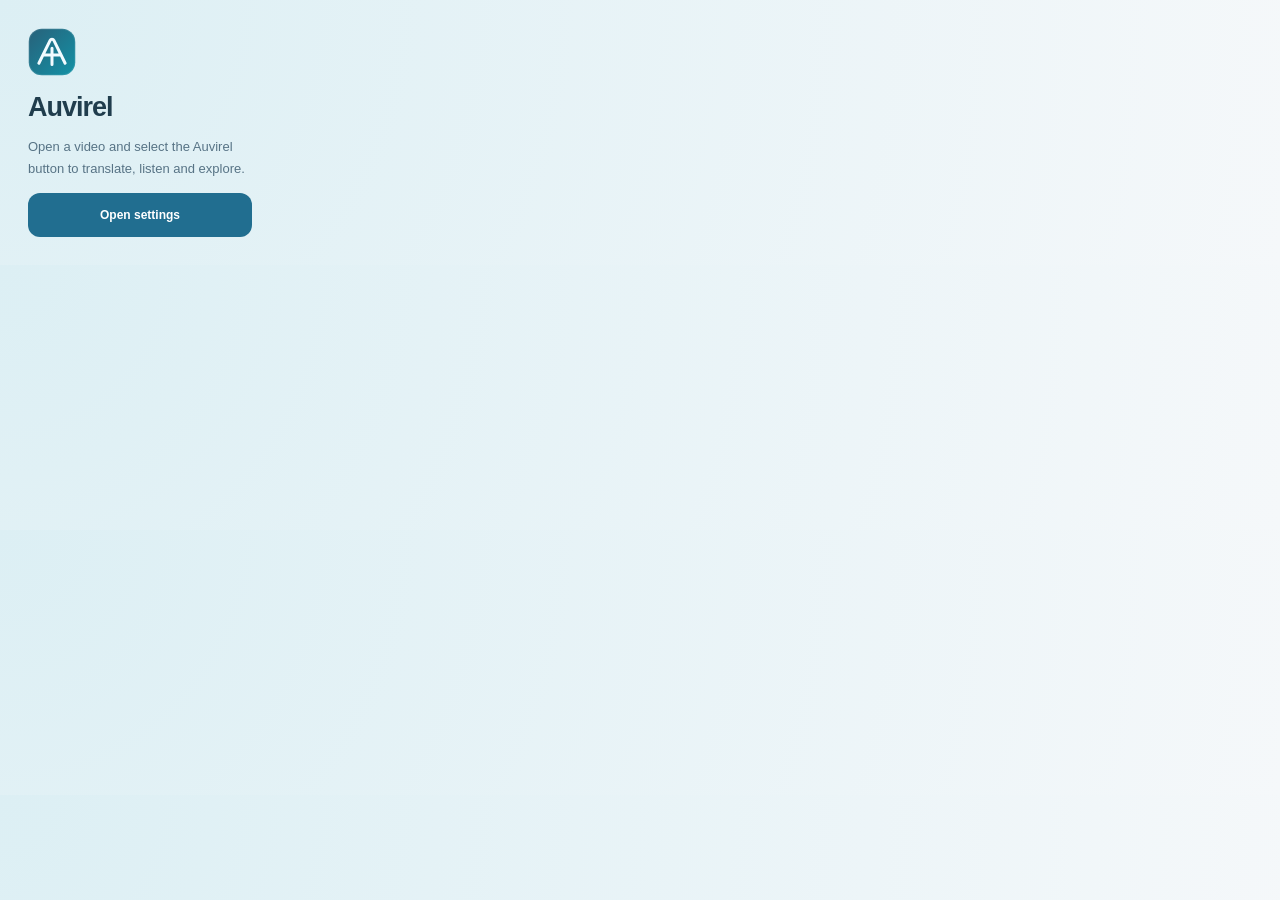
==== extension/popup.html @ 25727e58 "Build Auvirel extension, secure ARM64 backend and Modal voice pipeline" ====
<!doctype html>
<html lang="en">
  <head>
    <meta charset="utf-8" />
    <title>Auvirel</title>
    <link rel="stylesheet" href="popup.css" />
  </head>
  <body>
    <img src="icons/logo.svg" width="48" height="48" alt="" />
    <h1>Auvirel</h1>
    <p>
      Open a video and select the Auvirel button to translate, listen and
      explore.
    </p>
    <button id="settings">Open settings</button>
    <script src="popup.js"></script>
  </body>
</html>
---- extension/popup.css ----
body {
  width: 280px;
  margin: 0;
  padding: 28px;
  box-sizing: border-box;
  font-family: -apple-system, BlinkMacSystemFont, "Segoe UI", sans-serif;
  color: #203d4d;
  background: radial-gradient(circle at top left, #dceff4, #f5f8fa);
}
h1 {
  font-size: 27px;
  letter-spacing: -1px;
  margin: 12px 0;
}
p {
  font-size: 13px;
  line-height: 1.7;
  color: #577385;
}
button {
  width: 100%;
  min-height: 44px;
  border: 0;
  border-radius: 12px;
  background: #216e90;
  color: white;
  font:
    600 12px -apple-system,
    BlinkMacSystemFont,
    "Segoe UI",
    sans-serif;
  cursor: pointer;
}
button:focus-visible {
  outline: 3px solid #45a4c6;
  outline-offset: 3px;
}
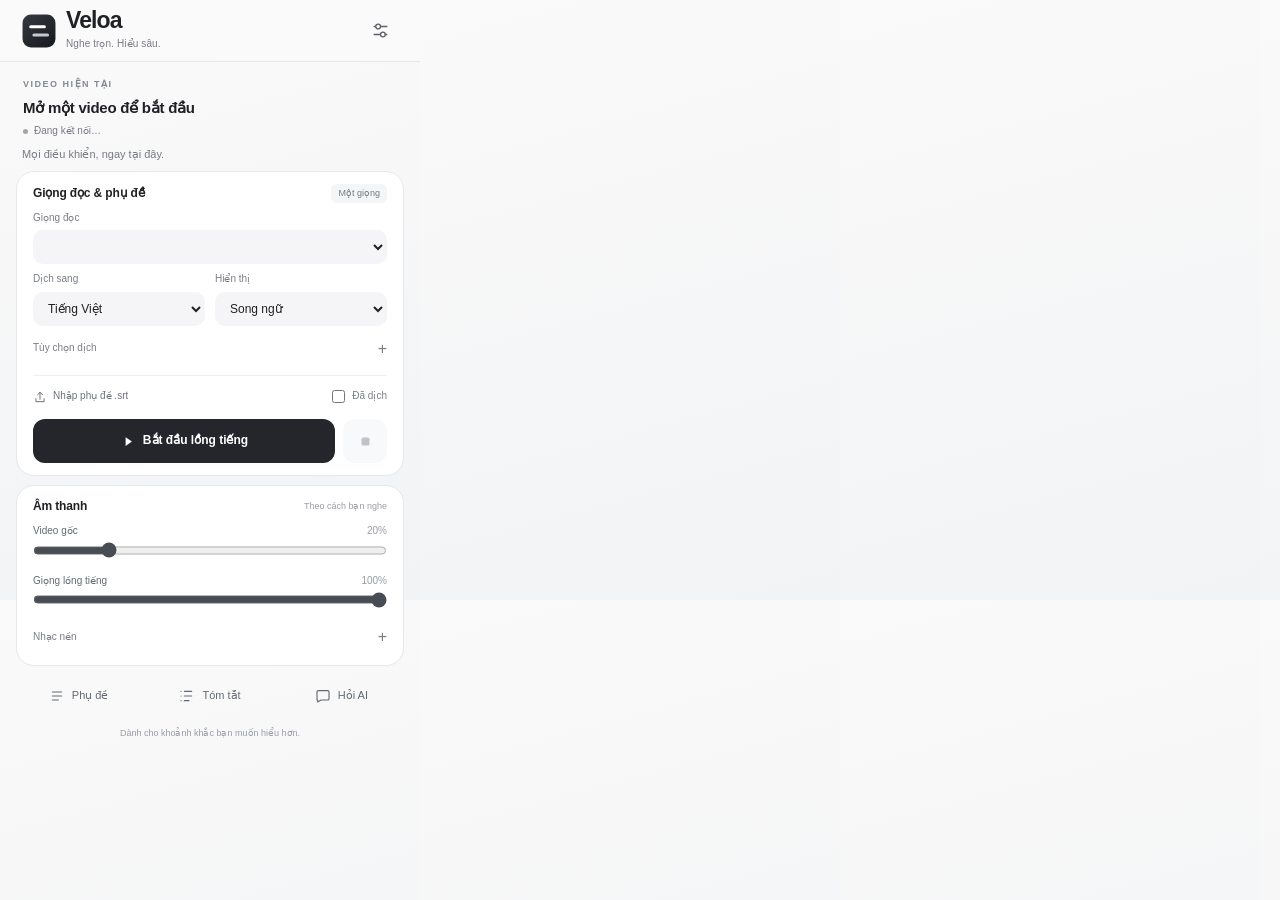
==== commit 3f5642a6: "Redesign Veloa popup and add reference-style YouTube bilingual sidebar" ====
--- a/extension/popup.html
+++ b/extension/popup.html
@@ -1,18 +1,170 @@
 <!doctype html>
-<html lang="en">
+<html lang="vi">
   <head>
     <meta charset="utf-8" />
-    <title>Auvirel</title>
+    <meta name="viewport" content="width=device-width, initial-scale=1" />
+    <title>Veloa</title>
     <link rel="stylesheet" href="popup.css" />
   </head>
   <body>
-    <img src="icons/logo.svg" width="48" height="48" alt="" />
-    <h1>Auvirel</h1>
-    <p>
-      Open a video and select the Auvirel button to translate, listen and
-      explore.
-    </p>
-    <button id="settings">Open settings</button>
+    <header class="topbar">
+      <div class="brand">
+        <img src="icons/logo.svg" width="34" height="34" alt="" />
+        <div>
+          <h1>Veloa</h1>
+          <span>Nghe trọn. Hiểu sâu.</span>
+        </div>
+      </div>
+      <button
+        id="settings"
+        class="icon-button"
+        aria-label="Cài đặt"
+        title="Cài đặt"
+      >
+        <svg viewBox="0 0 24 24">
+          <path d="M4 7h16M4 17h16" />
+          <circle cx="9" cy="7" r="3" />
+          <circle cx="15" cy="17" r="3" />
+        </svg>
+      </button>
+    </header>
+    <main id="home">
+      <section class="now-playing">
+        <span class="eyebrow">VIDEO HIỆN TẠI</span>
+        <h2 id="video-title">Mở một video để bắt đầu</h2>
+        <div class="connection">
+          <span id="connection-dot"></span
+          ><span id="connection-text">Đang kết nối…</span>
+        </div>
+      </section>
+      <div id="status" role="status" aria-live="polite">
+        Mọi điều khiển, ngay tại đây.
+      </div>
+      <section class="card">
+        <div class="section-heading">
+          <h3>Giọng đọc & phụ đề</h3>
+          <span class="pill">Một giọng</span>
+        </div>
+        <label class="field" for="voice"
+          >Giọng đọc<select id="voice"></select
+        ></label>
+        <div class="two-columns">
+          <label class="field" for="language"
+            >Dịch sang<select id="language">
+              <option value="vi">Tiếng Việt</option>
+              <option value="en">English</option>
+              <option value="ja">日本語</option>
+              <option value="ko">한국어</option>
+              <option value="zh">中文</option>
+              <option value="fr">Français</option>
+              <option value="de">Deutsch</option>
+              <option value="es">Español</option>
+            </select></label
+          ><label class="field" for="mode"
+            >Hiển thị<select id="mode">
+              <option value="bilingual">Song ngữ</option>
+              <option value="translated">Bản dịch</option>
+              <option value="original">Bản gốc</option>
+              <option value="off">Ẩn phụ đề</option>
+            </select></label
+          >
+        </div>
+        <details class="advanced">
+          <summary>Tùy chọn dịch</summary>
+          <label class="field"
+            >Mô hình<select id="model">
+              <option value="basic">Gemini · Cơ bản</option>
+              <option value="advanced">Gemini · Nâng cao</option>
+              <option value="deepseek">DeepSeek</option>
+            </select></label
+          ><label class="field"
+            >Video không có phụ đề<select id="asr">
+              <option value="fast">Nhanh · Deepgram</option>
+              <option value="quality">Chất lượng · Qwen ASR</option>
+            </select></label
+          >
+        </details>
+        <div class="import-row">
+          <label class="file-button"
+            ><svg viewBox="0 0 24 24">
+              <path d="M12 16V4m-4 4 4-4 4 4M5 15v5h14v-5" /></svg
+            ><span id="file-name">Nhập phụ đề .srt</span
+            ><input id="srt" type="file" accept=".srt" /></label
+          ><label class="check"
+            ><input id="translated" type="checkbox" />Đã dịch</label
+          >
+        </div>
+        <div class="play-actions">
+          <button id="start" class="primary">
+            <svg viewBox="0 0 24 24"><path d="m9 5 10 7-10 7Z" /></svg
+            ><span>Bắt đầu lồng tiếng</span></button
+          ><button
+            id="stop"
+            class="stop"
+            aria-label="Dừng lồng tiếng"
+            title="Dừng"
+            disabled
+          >
+            <svg viewBox="0 0 24 24">
+              <rect x="7" y="7" width="10" height="10" rx="2" />
+            </svg>
+          </button>
+        </div>
+      </section>
+      <section class="card mixer">
+        <div class="section-heading">
+          <h3>Âm thanh</h3>
+          <span class="caption">Theo cách bạn nghe</span>
+        </div>
+        <label class="slider-label" for="original"
+          ><span>Video gốc</span><output id="original-value">20%</output></label
+        ><input id="original" type="range" min="0" max="100" value="20" /><label
+          class="slider-label"
+          for="dub"
+          ><span>Giọng lồng tiếng</span
+          ><output id="dub-value">100%</output></label
+        ><input id="dub" type="range" min="0" max="100" value="100" />
+        <details class="advanced">
+          <summary>Nhạc nền</summary>
+          <select id="bgm" aria-label="Nhạc nền">
+            <option value="">Tắt</option></select
+          ><label class="slider-label" for="music"
+            ><span>Âm lượng nhạc</span
+            ><output id="music-value">12%</output></label
+          ><input id="music" type="range" min="0" max="100" value="12" />
+        </details>
+      </section>
+      <nav class="study-actions" aria-label="Học cùng video">
+        <button data-section="transcript">
+          <svg viewBox="0 0 24 24"><path d="M5 6h14M5 12h14M5 18h9" /></svg>Phụ
+          đề</button
+        ><button data-section="summary">
+          <svg viewBox="0 0 24 24">
+            <path d="M8 5h11M8 12h11M8 19h7M3 5h.01M3 12h.01M3 19h.01" /></svg
+          >Tóm tắt</button
+        ><button data-section="chat">
+          <svg viewBox="0 0 24 24">
+            <path
+              d="M5 4h14a2 2 0 0 1 2 2v10a2 2 0 0 1-2 2H9l-5 3v-3H3V6a2 2 0 0 1 2-2Z"
+            /></svg
+          >Hỏi AI
+        </button>
+      </nav>
+      <footer>
+        <span id="ready-label">Dành cho khoảnh khắc bạn muốn hiểu hơn.</span>
+      </footer>
+    </main>
+    <section id="preferences" hidden aria-label="Cài đặt">
+      <div class="preferences-header">
+        <button id="back" class="icon-button" aria-label="Quay lại">
+          <svg viewBox="0 0 24 24"><path d="m14 5-7 7 7 7" /></svg>
+        </button>
+        <h2>Cài đặt</h2>
+        <span>Lưu trên thiết bị này</span>
+      </div>
+      <iframe id="settings-frame" title="Cài đặt Veloa"></iframe>
+    </section>
+    <script src="lib/core.js"></script>
     <script src="popup.js"></script>
   </body>
 </html>
--- a/extension/popup.css
+++ b/extension/popup.css
@@ -1,37 +1,459 @@
-body {
-  width: 280px;
-  margin: 0;
-  padding: 28px;
-  box-sizing: border-box;
-  font-family: -apple-system, BlinkMacSystemFont, "Segoe UI", sans-serif;
-  color: #203d4d;
-  background: radial-gradient(circle at top left, #dceff4, #f5f8fa);
-}
-h1 {
-  font-size: 27px;
-  letter-spacing: -1px;
-  margin: 12px 0;
-}
-p {
-  font-size: 13px;
-  line-height: 1.7;
-  color: #577385;
-}
-button {
-  width: 100%;
-  min-height: 44px;
-  border: 0;
-  border-radius: 12px;
-  background: #216e90;
-  color: white;
+:root {
+  color-scheme: light;
+  --ink: #202124;
+  --muted: #797c83;
+  --line: #e6e7eb;
+  --blue: #007aff;
+  --surface: #fff;
+  --spring: cubic-bezier(0.22, 0.8, 0.24, 1);
   font:
-    600 12px -apple-system,
+    13px/1.45 -apple-system,
     BlinkMacSystemFont,
     "Segoe UI",
     sans-serif;
+  color: var(--ink);
+}
+* {
+  box-sizing: border-box;
+}
+html,
+body {
+  width: 420px;
+}
+body {
+  max-height: 600px;
+  margin: 0;
+  background: linear-gradient(165deg, #fafafa, #f2f3f5);
+  overflow-x: hidden;
+  font: inherit;
+  scrollbar-width: thin;
+}
+button,
+input,
+select {
+  font: inherit;
+}
+button {
   cursor: pointer;
-}
-button:focus-visible {
-  outline: 3px solid #45a4c6;
+  border: 0;
+}
+button:disabled {
+  opacity: 0.4;
+  cursor: default;
+}
+button,
+input,
+select,
+summary {
   outline-offset: 3px;
 }
+button:focus-visible,
+input:focus-visible,
+select:focus-visible,
+summary:focus-visible {
+  outline: 3px solid #007aff80;
+}
+button:active:not(:disabled) {
+  transform: scale(0.98);
+}
+[hidden] {
+  display: none !important;
+}
+svg {
+  width: 19px;
+  height: 19px;
+  fill: none;
+  stroke: currentColor;
+  stroke-width: 1.7;
+  stroke-linecap: round;
+  stroke-linejoin: round;
+  flex-shrink: 0;
+}
+.topbar {
+  height: 62px;
+  padding: 12px 22px;
+  display: flex;
+  align-items: center;
+  justify-content: space-between;
+  border-bottom: 1px solid #e6e7eb;
+  background: #fafafae8;
+  backdrop-filter: blur(20px);
+  position: sticky;
+  top: 0;
+  z-index: 3;
+}
+.brand {
+  display: flex;
+  align-items: center;
+  gap: 10px;
+}
+.brand h1 {
+  font-size: 23px;
+  letter-spacing: -0.9px;
+  font-weight: 650;
+  margin: 0;
+  line-height: 1.1;
+}
+.brand span {
+  font-size: 10px;
+  letter-spacing: 0.1px;
+  color: var(--muted);
+}
+.icon-button {
+  width: 36px;
+  height: 36px;
+  display: grid;
+  place-items: center;
+  border-radius: 50%;
+  background: transparent;
+  color: #5c6068;
+}
+.icon-button:hover {
+  background: #e9eaed;
+}
+.icon-button circle {
+  fill: #fafafa;
+}
+.now-playing {
+  padding: 12px 23px 8px;
+}
+.eyebrow {
+  font-size: 9px;
+  letter-spacing: 1.5px;
+  font-weight: 600;
+  color: #858890;
+}
+.now-playing h2 {
+  font-size: 15px;
+  line-height: 1.4;
+  font-weight: 600;
+  letter-spacing: -0.25px;
+  margin: 4px 0 6px;
+  white-space: nowrap;
+  overflow: hidden;
+  text-overflow: ellipsis;
+}
+.connection {
+  display: flex;
+  align-items: center;
+  gap: 6px;
+  color: var(--muted);
+  font-size: 10px;
+}
+.connection > span:first-child {
+  width: 5px;
+  height: 5px;
+  border-radius: 50%;
+  background: #a2a5aa;
+}
+.connection > span:first-child[data-ready="true"] {
+  background: #30a46c;
+}
+#status {
+  margin: 0 22px 8px;
+  font-size: 11px;
+  color: #777b82;
+  line-height: 1.5;
+}
+#status[data-error="true"] {
+  color: #b84636;
+}
+.card {
+  margin: 0 16px 9px;
+  border: 1px solid #e7e8eb;
+  border-radius: 18px;
+  padding: 12px 16px;
+  background: var(--surface);
+  box-shadow: 0 2px 3px #17202c02;
+}
+.section-heading {
+  display: flex;
+  align-items: center;
+  justify-content: space-between;
+  gap: 8px;
+  margin-bottom: 8px;
+}
+h3 {
+  font-size: 12px;
+  font-weight: 650;
+  letter-spacing: -0.15px;
+  margin: 0;
+}
+.pill {
+  font-size: 9px;
+  color: #737983;
+  padding: 3px 7px;
+  background: #f4f5f7;
+  border-radius: 6px;
+}
+.field {
+  display: block;
+  color: #7a7e85;
+  font-size: 10px;
+  font-weight: 500;
+}
+select {
+  display: block;
+  background: #f5f5f7;
+  border: 1px solid transparent;
+  border-radius: 10px;
+  min-height: 34px;
+  width: 100%;
+  padding: 0 10px;
+  color: var(--ink);
+  font-size: 12px;
+  margin-top: 5px;
+  cursor: pointer;
+}
+.two-columns {
+  display: grid;
+  grid-template-columns: 1fr 1fr;
+  gap: 10px;
+  margin-top: 8px;
+}
+.advanced {
+  margin-top: 8px;
+  font-size: 10px;
+  color: #797d85;
+}
+.advanced summary {
+  cursor: pointer;
+  list-style: none;
+  display: flex;
+  justify-content: space-between;
+  align-items: center;
+  padding: 3px 0;
+}
+.advanced summary::after {
+  content: "+";
+  font-size: 16px;
+  font-weight: 300;
+}
+.advanced[open] summary::after {
+  content: "−";
+}
+.advanced .field {
+  margin-top: 9px;
+}
+.import-row {
+  display: flex;
+  justify-content: space-between;
+  align-items: center;
+  margin-top: 12px;
+  border-top: 1px solid #f0f0f2;
+  padding-top: 11px;
+  gap: 10px;
+}
+.file-button {
+  display: flex;
+  gap: 6px;
+  align-items: center;
+  font-size: 10px;
+  color: #6c727c;
+  cursor: pointer;
+  min-width: 0;
+}
+.file-button span {
+  max-width: 200px;
+  overflow: hidden;
+  text-overflow: ellipsis;
+  white-space: nowrap;
+}
+.file-button svg {
+  width: 14px;
+  height: 14px;
+}
+.file-button input {
+  position: absolute;
+  width: 1px;
+  height: 1px;
+  opacity: 0;
+}
+.file-button:focus-within {
+  outline: 2px solid var(--blue);
+  outline-offset: 3px;
+}
+.check {
+  font-size: 10px;
+  display: flex;
+  align-items: center;
+  gap: 4px;
+  color: #7b7f87;
+  white-space: nowrap;
+}
+.check input {
+  accent-color: var(--blue);
+}
+.play-actions {
+  display: flex;
+  gap: 8px;
+  margin-top: 13px;
+}
+.primary {
+  background: #24262b;
+  color: white;
+  border-radius: 12px;
+  min-height: 44px;
+  display: flex;
+  justify-content: center;
+  align-items: center;
+  gap: 8px;
+  flex: 1;
+  font-size: 12px;
+  font-weight: 600;
+  transition:
+    background 0.2s,
+    transform 0.2s var(--spring);
+}
+.primary:hover {
+  background: #3b3f47;
+}
+.primary svg {
+  width: 15px;
+  height: 15px;
+  fill: currentColor;
+  stroke-width: 0;
+}
+.stop {
+  width: 44px;
+  border-radius: 12px;
+  background: #f0f1f3;
+  display: grid;
+  place-items: center;
+  color: #656a74;
+}
+.stop svg {
+  fill: currentColor;
+  stroke: none;
+}
+.caption {
+  font-size: 9px;
+  color: #9a9da4;
+}
+.slider-label {
+  display: flex;
+  justify-content: space-between;
+  font-size: 10px;
+  color: #656a74;
+  margin: 9px 0 3px;
+}
+output {
+  color: #979ba3;
+  font-size: 10px;
+  font-variant-numeric: tabular-nums;
+}
+input[type="range"] {
+  width: 100%;
+  height: 17px;
+  margin: 0;
+  accent-color: #484c55;
+  cursor: pointer;
+}
+.mixer {
+  padding-bottom: 14px;
+}
+.mixer .section-heading {
+  margin-bottom: 8px;
+}
+.study-actions {
+  margin: 1px 17px 0;
+  display: grid;
+  grid-template-columns: repeat(3, 1fr);
+  gap: 8px;
+}
+.study-actions button {
+  background: transparent;
+  color: #646a74;
+  min-height: 42px;
+  border-radius: 10px;
+  display: flex;
+  align-items: center;
+  justify-content: center;
+  gap: 7px;
+  font-size: 11px;
+}
+.study-actions button:hover {
+  background: #e9eaed;
+}
+.study-actions svg {
+  width: 16px;
+  height: 16px;
+}
+footer {
+  padding: 10px 20px 15px;
+  text-align: center;
+  font-size: 9px;
+  color: #9a9da5;
+}
+.preferences-header {
+  height: 54px;
+  display: flex;
+  align-items: center;
+  gap: 8px;
+  padding: 0 14px;
+  border-bottom: 1px solid var(--line);
+}
+.preferences-header h2 {
+  font-size: 14px;
+  letter-spacing: -0.3px;
+  margin: 0;
+  flex: 1;
+}
+.preferences-header span {
+  font-size: 9px;
+  color: var(--muted);
+}
+#preferences {
+  animation: slide 0.22s var(--spring);
+}
+#settings-frame {
+  border: 0;
+  width: 100%;
+  height: 474px;
+  display: block;
+  background: #f5f5f7;
+}
+#home {
+  animation: reveal 0.22s var(--spring);
+}
+@keyframes slide {
+  from {
+    opacity: 0.4;
+    transform: translateX(12px);
+  }
+  to {
+    opacity: 1;
+    transform: none;
+  }
+}
+@keyframes reveal {
+  from {
+    opacity: 0.5;
+    transform: translateY(4px);
+  }
+  to {
+    opacity: 1;
+    transform: none;
+  }
+}
+@media (prefers-reduced-motion: reduce) {
+  * {
+    animation: none !important;
+    transition: none !important;
+  }
+}
+@media (prefers-contrast: more) {
+  :root {
+    --muted: #50545d;
+  }
+  .caption,
+  .field,
+  .eyebrow,
+  footer,
+  output {
+    color: #50545d;
+  }
+  .card {
+    border-color: #aaa;
+  }
+}
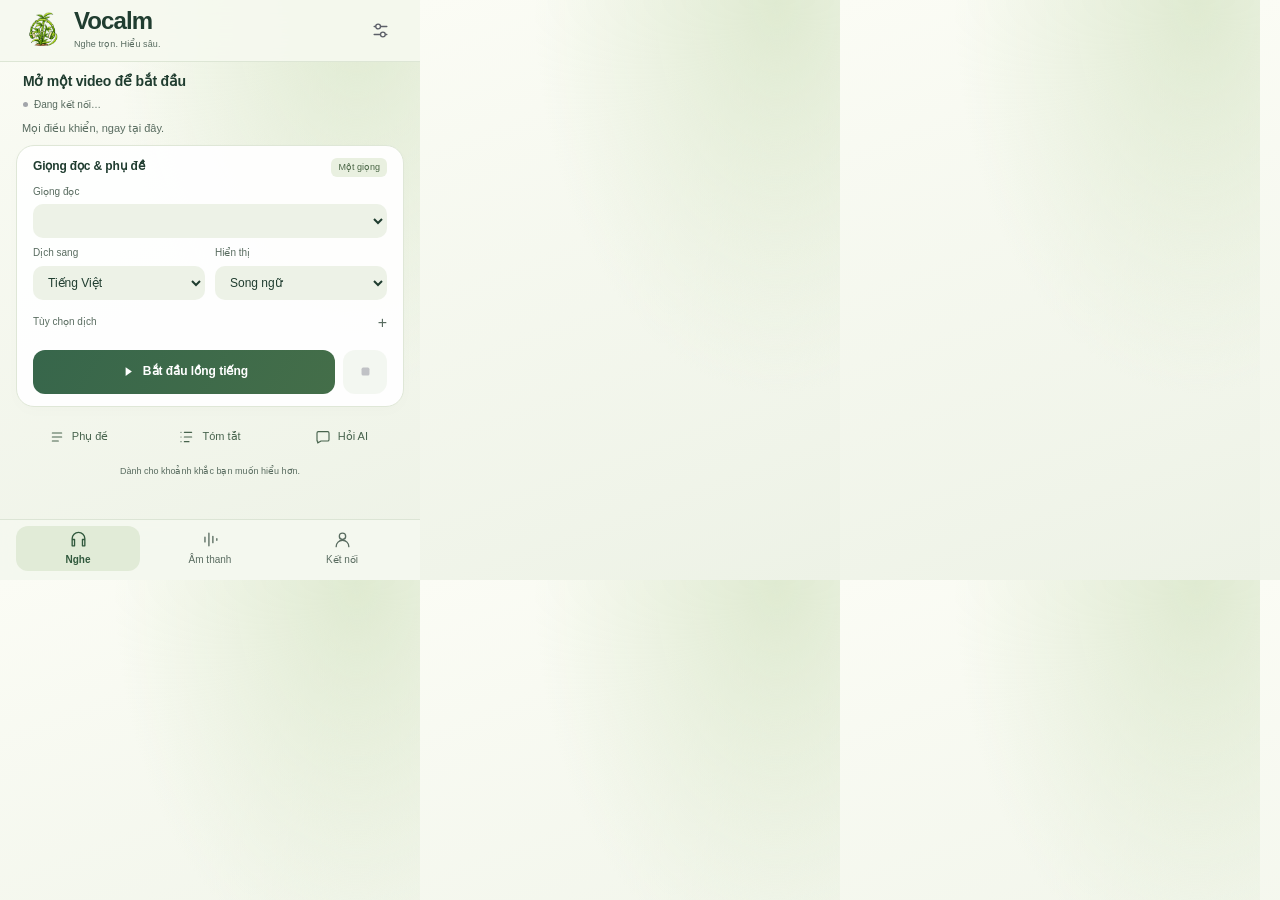
==== commit a0507011: "Ship Vocalm UI and preserve YouTube dubbing across ads" ====
--- a/extension/popup.html
+++ b/extension/popup.html
@@ -3,15 +3,15 @@
   <head>
     <meta charset="utf-8" />
     <meta name="viewport" content="width=device-width, initial-scale=1" />
-    <title>Veloa</title>
+    <title>Vocalm</title>
     <link rel="stylesheet" href="popup.css" />
   </head>
   <body>
     <header class="topbar">
       <div class="brand">
-        <img src="icons/logo.svg" width="34" height="34" alt="" />
+        <img src="icons/icon-128.png" width="34" height="34" alt="" />
         <div>
-          <h1>Veloa</h1>
+          <h1>Vocalm</h1>
           <span>Nghe trọn. Hiểu sâu.</span>
         </div>
       </div>
@@ -40,7 +40,7 @@
       <div id="status" role="status" aria-live="polite">
         Mọi điều khiển, ngay tại đây.
       </div>
-      <section class="card">
+      <section class="card" id="listen-view">
         <div class="section-heading">
           <h3>Giọng đọc & phụ đề</h3>
           <span class="pill">Một giọng</span>
@@ -83,17 +83,17 @@
               <option value="quality">Chất lượng · Qwen ASR</option>
             </select></label
           >
+          <div class="import-row">
+            <label class="file-button"
+              ><svg viewBox="0 0 24 24">
+                <path d="M12 16V4m-4 4 4-4 4 4M5 15v5h14v-5" /></svg
+              ><span id="file-name">Nhập phụ đề .srt</span
+              ><input id="srt" type="file" accept=".srt" /></label
+            ><label class="check"
+              ><input id="translated" type="checkbox" />Đã dịch</label
+            >
+          </div>
         </details>
-        <div class="import-row">
-          <label class="file-button"
-            ><svg viewBox="0 0 24 24">
-              <path d="M12 16V4m-4 4 4-4 4 4M5 15v5h14v-5" /></svg
-            ><span id="file-name">Nhập phụ đề .srt</span
-            ><input id="srt" type="file" accept=".srt" /></label
-          ><label class="check"
-            ><input id="translated" type="checkbox" />Đã dịch</label
-          >
-        </div>
         <div class="play-actions">
           <button id="start" class="primary">
             <svg viewBox="0 0 24 24"><path d="m9 5 10 7-10 7Z" /></svg
@@ -110,8 +110,11 @@
             </svg>
           </button>
         </div>
+        <button id="use-asr" class="fallback-action" hidden>
+          Dùng ASR cho video này
+        </button>
       </section>
-      <section class="card mixer">
+      <section class="card mixer" id="sound-view" hidden>
         <div class="section-heading">
           <h3>Âm thanh</h3>
           <span class="caption">Theo cách bạn nghe</span>
@@ -162,8 +165,23 @@
         <h2>Cài đặt</h2>
         <span>Lưu trên thiết bị này</span>
       </div>
-      <iframe id="settings-frame" title="Cài đặt Veloa"></iframe>
+      <iframe id="settings-frame" title="Cài đặt Vocalm"></iframe>
     </section>
+    <nav class="bottom-nav" aria-label="Vocalm">
+      <button data-view="listen" aria-pressed="true">
+        <svg viewBox="0 0 24 24">
+          <path d="M4 14v-3a8 8 0 0 1 16 0v3M4 12h3v8H4zM17 12h3v8h-3z" /></svg
+        >Nghe</button
+      ><button data-view="sound" aria-pressed="false">
+        <svg viewBox="0 0 24 24"><path d="M5 9v6m5-11v16m5-12v8m5-5v2" /></svg
+        >Âm thanh</button
+      ><button data-view="account" aria-pressed="false">
+        <svg viewBox="0 0 24 24">
+          <circle cx="12" cy="8" r="4" />
+          <path d="M4 21a8 8 0 0 1 16 0" /></svg
+        >Kết nối
+      </button>
+    </nav>
     <script src="lib/core.js"></script>
     <script src="popup.js"></script>
   </body>
--- a/extension/popup.css
+++ b/extension/popup.css
@@ -1,9 +1,9 @@
 :root {
   color-scheme: light;
-  --ink: #202124;
-  --muted: #797c83;
-  --line: #e6e7eb;
-  --blue: #007aff;
+  --ink: #203d30;
+  --muted: #596c60;
+  --line: #dce5d5;
+  --blue: #37664b;
   --surface: #fff;
   --spring: cubic-bezier(0.22, 0.8, 0.24, 1);
   font:
@@ -19,11 +19,16 @@
 html,
 body {
   width: 420px;
+  height: 580px;
+  max-height: 100dvh;
+  overflow: hidden;
 }
 body {
-  max-height: 600px;
+  display: flex;
+  flex-direction: column;
+  max-height: 100dvh;
   margin: 0;
-  background: linear-gradient(165deg, #fafafa, #f2f3f5);
+  background: linear-gradient(165deg, #f8faf2, #eaf0e3);
   overflow-x: hidden;
   font: inherit;
   scrollbar-width: thin;
@@ -51,7 +56,7 @@
 input:focus-visible,
 select:focus-visible,
 summary:focus-visible {
-  outline: 3px solid #007aff80;
+  outline: 3px solid #37664b80;
 }
 button:active:not(:disabled) {
   transform: scale(0.98);
@@ -70,13 +75,14 @@
   flex-shrink: 0;
 }
 .topbar {
+  flex-shrink: 0;
   height: 62px;
   padding: 12px 22px;
   display: flex;
   align-items: center;
   justify-content: space-between;
-  border-bottom: 1px solid #e6e7eb;
-  background: #fafafae8;
+  border-bottom: 1px solid #dce5d5;
+  background: #f8faf2e8;
   backdrop-filter: blur(20px);
   position: sticky;
   top: 0;
@@ -109,10 +115,10 @@
   color: #5c6068;
 }
 .icon-button:hover {
-  background: #e9eaed;
+  background: #dfe9d8;
 }
 .icon-button circle {
-  fill: #fafafa;
+  fill: #f8faf2;
 }
 .now-playing {
   padding: 12px 23px 8px;
@@ -152,7 +158,7 @@
 #status {
   margin: 0 22px 8px;
   font-size: 11px;
-  color: #777b82;
+  color: #596c60;
   line-height: 1.5;
 }
 #status[data-error="true"] {
@@ -188,13 +194,13 @@
 }
 .field {
   display: block;
-  color: #7a7e85;
+  color: #596c60;
   font-size: 10px;
   font-weight: 500;
 }
 select {
   display: block;
-  background: #f5f5f7;
+  background: #edf2e7;
   border: 1px solid transparent;
   border-radius: 10px;
   min-height: 34px;
@@ -211,10 +217,24 @@
   gap: 10px;
   margin-top: 8px;
 }
+.fallback-action {
+  width: 100%;
+  min-height: 36px;
+  margin-top: 8px;
+  border: 1px solid var(--line, #d7d9dd);
+  border-radius: 10px;
+  background: #edf2e7;
+  color: var(--ink);
+  font-size: 12px;
+  cursor: pointer;
+}
+.fallback-action:hover:not(:disabled) {
+  background: #dfe9d8;
+}
 .advanced {
   margin-top: 8px;
   font-size: 10px;
-  color: #797d85;
+  color: #596c60;
 }
 .advanced summary {
   cursor: pointer;
@@ -278,7 +298,7 @@
   display: flex;
   align-items: center;
   gap: 4px;
-  color: #7b7f87;
+  color: #596c60;
   white-space: nowrap;
 }
 .check input {
@@ -290,7 +310,7 @@
   margin-top: 13px;
 }
 .primary {
-  background: #24262b;
+  background: #37664b;
   color: white;
   border-radius: 12px;
   min-height: 44px;
@@ -306,7 +326,7 @@
     transform 0.2s var(--spring);
 }
 .primary:hover {
-  background: #3b3f47;
+  background: #284e38;
 }
 .primary svg {
   width: 15px;
@@ -317,7 +337,7 @@
 .stop {
   width: 44px;
   border-radius: 12px;
-  background: #f0f1f3;
+  background: #e5eddf;
   display: grid;
   place-items: center;
   color: #656a74;
@@ -328,7 +348,7 @@
 }
 .caption {
   font-size: 9px;
-  color: #9a9da4;
+  color: #596c60;
 }
 .slider-label {
   display: flex;
@@ -338,7 +358,7 @@
   margin: 9px 0 3px;
 }
 output {
-  color: #979ba3;
+  color: #596c60;
   font-size: 10px;
   font-variant-numeric: tabular-nums;
 }
@@ -346,7 +366,7 @@
   width: 100%;
   height: 17px;
   margin: 0;
-  accent-color: #484c55;
+  accent-color: #37664b;
   cursor: pointer;
 }
 .mixer {
@@ -373,7 +393,7 @@
   font-size: 11px;
 }
 .study-actions button:hover {
-  background: #e9eaed;
+  background: #dfe9d8;
 }
 .study-actions svg {
   width: 16px;
@@ -383,7 +403,7 @@
   padding: 10px 20px 15px;
   text-align: center;
   font-size: 9px;
-  color: #9a9da5;
+  color: #596c60;
 }
 .preferences-header {
   height: 54px;
@@ -411,7 +431,7 @@
   width: 100%;
   height: 474px;
   display: block;
-  background: #f5f5f7;
+  background: #edf2e7;
 }
 #home {
   animation: reveal 0.22s var(--spring);
@@ -457,3 +477,124 @@
     border-color: #aaa;
   }
 }
+
+/* Quiet forest surfaces; one focused view at a time. */
+body {
+  background:
+    radial-gradient(ellipse at 85% 0, #dfead1 0, transparent 48%),
+    linear-gradient(160deg, #fbfcf5, #edf2e6);
+}
+.topbar {
+  background: #f6f9efeb;
+  border-bottom-color: #dde6d5;
+}
+.brand img {
+  width: 42px;
+  height: 42px;
+  object-fit: contain;
+}
+.brand h1 {
+  font-size: 24px;
+  font-weight: 600;
+  color: #203d30;
+}
+.brand span {
+  font-size: 9px;
+}
+.now-playing {
+  padding-top: 10px;
+}
+.now-playing .eyebrow {
+  display: none;
+}
+.now-playing h2 {
+  margin-top: 0;
+  font-size: 14px;
+}
+.card {
+  border-color: #dfe7d7;
+  background: #fffffff0;
+  box-shadow: 0 4px 16px #203d3004;
+}
+#status {
+  max-height: 48px;
+  overflow: auto;
+  color: #596c60;
+}
+.pill {
+  background: #e9f0e0;
+  color: #486443;
+}
+.field,
+.caption,
+output,
+footer,
+.eyebrow {
+  color: #596c60;
+}
+.primary {
+  background: linear-gradient(120deg, #37664b, #446e49);
+}
+#sound-view {
+  min-height: 270px;
+  padding-top: 20px;
+}
+#sound-view .slider-label {
+  margin-top: 24px;
+  font-size: 12px;
+}
+#sound-view input[type="range"] {
+  height: 24px;
+}
+.bottom-nav {
+  display: flex;
+  padding: 6px 16px 9px;
+  gap: 8px;
+  position: sticky;
+  bottom: 0;
+  border-top: 1px solid #dce5d5;
+  background: #f5f8efef;
+  backdrop-filter: blur(16px);
+  z-index: 4;
+}
+.bottom-nav button {
+  flex: 1;
+  display: flex;
+  flex-direction: column;
+  align-items: center;
+  justify-content: center;
+  gap: 4px;
+  min-height: 45px;
+  border-radius: 12px;
+  color: #596c60;
+  background: transparent;
+  font-size: 10px;
+}
+.bottom-nav button[aria-pressed="true"] {
+  background: #e1ebd7;
+  color: #31593d;
+  font-weight: 600;
+}
+.bottom-nav button:hover {
+  background: #e7eedf;
+}
+#settings-frame {
+  height: calc(100% - 54px);
+}
+#home,
+#preferences {
+  flex: 1;
+  min-height: 0;
+  overflow: auto;
+  scrollbar-width: thin;
+}
+.bottom-nav {
+  flex-shrink: 0;
+  position: static;
+}
+.study-actions button {
+  color: #47634d;
+}
+footer {
+  padding: 7px 20px 10px;
+}
